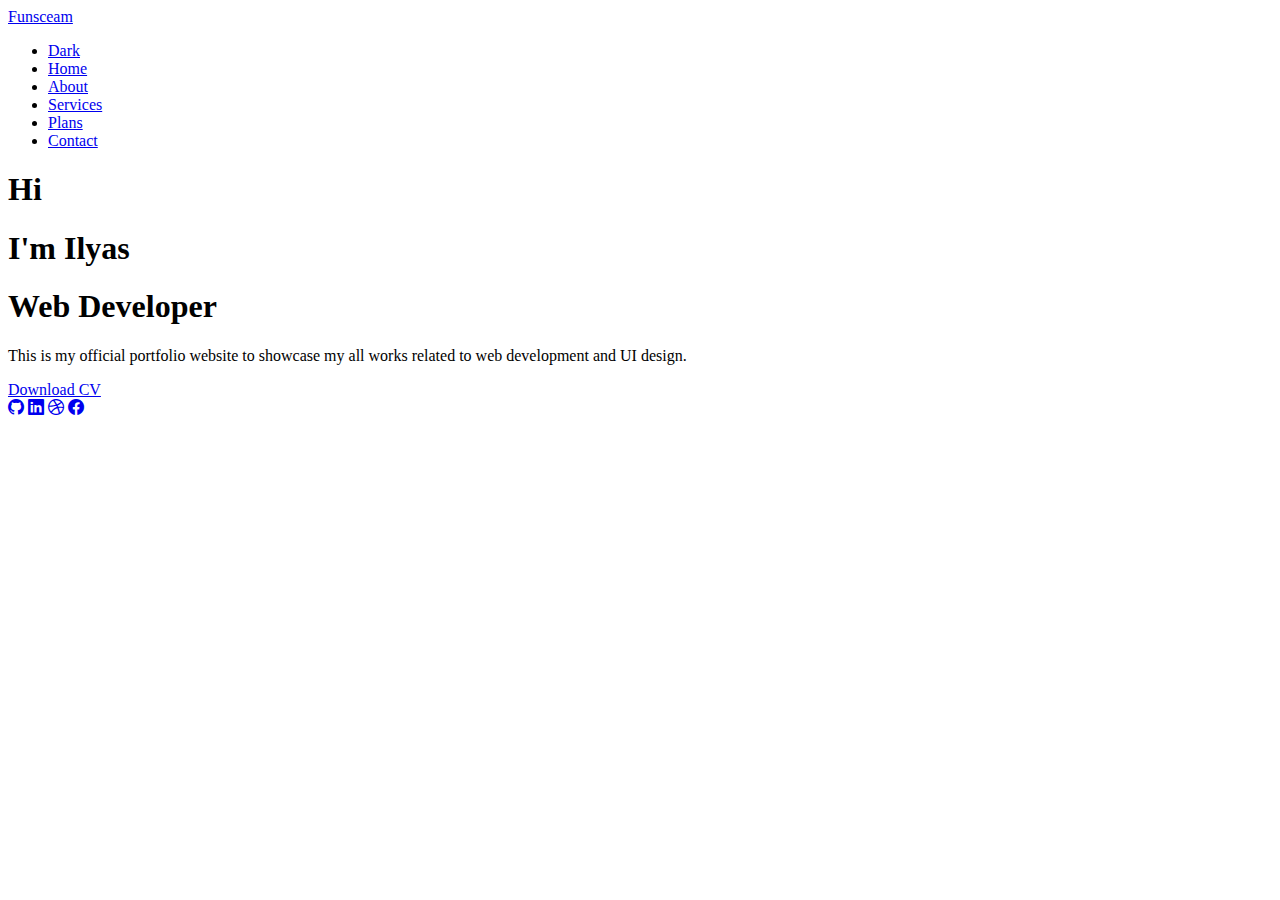
==== index.html @ 6770e397 "Update and rename portofolio/index.html to index.html" ====
<!DOCTYPE html>
<html lang="en">
<head>
    <meta charset="UTF-8">
    <meta name="viewport" content="width=device-width, initial-scale=1.0">
    <title>Document</title>
    <link rel="stylesheet" href="css/style.css">
    <link rel="stylesheet" href="https://cdn.jsdelivr.net/npm/bootstrap-icons@1.11.3/font/bootstrap-icons.min.css">
</head>
<body>
    <div class="container">
        <header>
            <a href="#" class="logo highlight">Funsceam</a>
            <ul>
                <li><a onclick="ChangeColor(this)" href="#">Dark</a></li>
                <li><a href="#">Home</a></li>
                <li><a href="#">About</a></li>
                <li><a href="#">Services</a></li>
                <li><a class="text-white" href="#">Plans</a></li>
                <li><a class="text-white" href="#">Contact</a></li>
            </ul>
        </header>
        <main class="page-content">
            <div class="page-left">
                <h1 class="heading">Hi</h1>
                <h1 class="heading">I'm <span class="highlight">Ilyas</span></h1>
                <h1 class="heading">Web Developer</h1>
                <p class="about">This is my official portfolio website to showcase my all works related to web development and UI design.</p>
                <a href="#" class="download-button">Download CV</a>
                <div class="social-links">
                    <a href="#" class="bi bi-github" ></a>
                    <a href="#" class="bi bi-linkedin" ></a>
                    <a href="#" class="bi bi-dribbble" ></a>
                    <a href="#" class="bi bi-facebook" ></a>
                </div>
            </div>
            <div class="page-right">
                <img src="image/object.png" alt="" class="object">
            </div>
        </main>
    </div>

    <script src="js/index.js"></script>
</body>
</html>
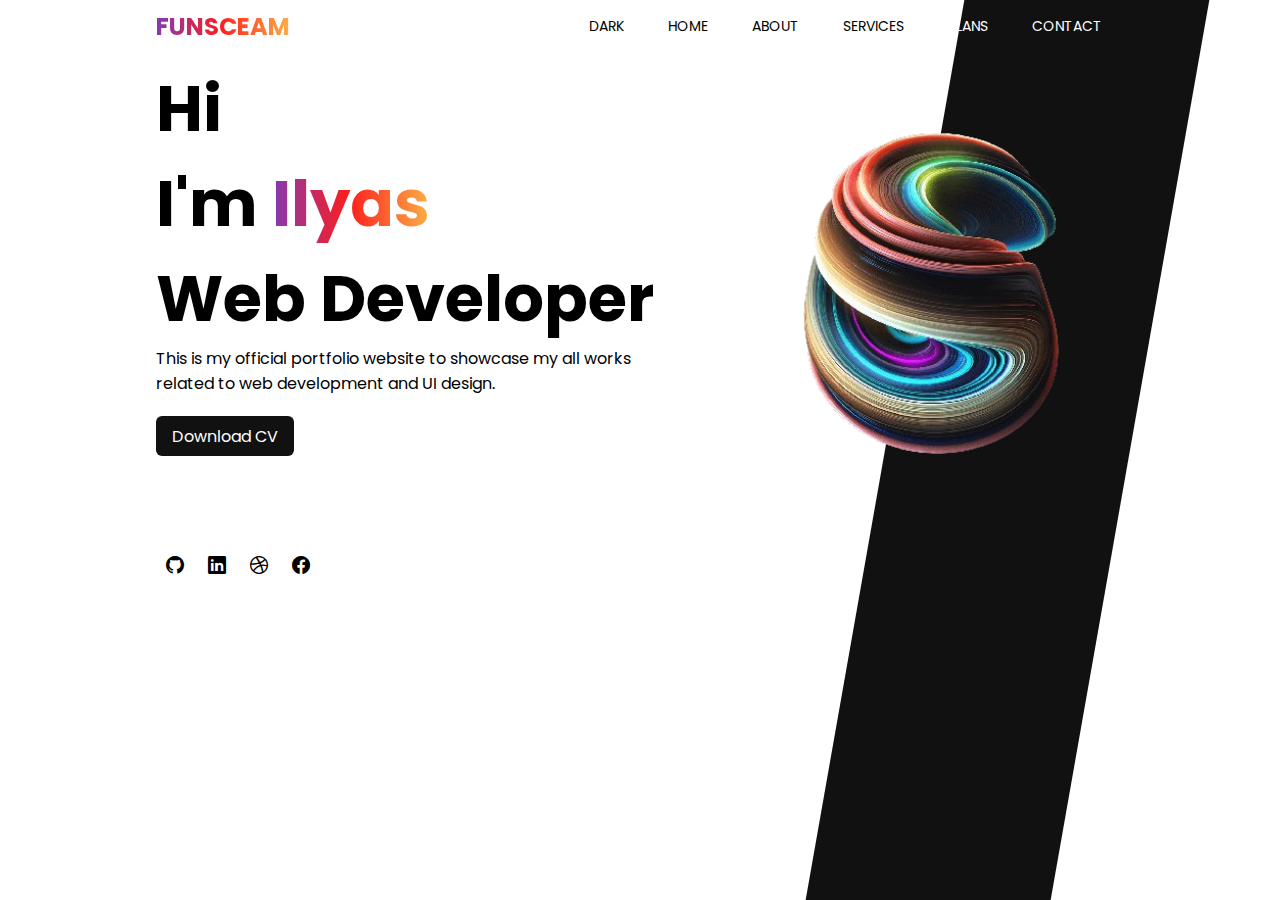
==== commit 5c6e954f: "second push" ====
--- a/index.html
+++ b/index.html
@@ -4,7 +4,7 @@
     <meta charset="UTF-8">
     <meta name="viewport" content="width=device-width, initial-scale=1.0">
     <title>Document</title>
-    <link rel="stylesheet" href="css/style.css">
+    <link rel="stylesheet" href="style.css">
     <link rel="stylesheet" href="https://cdn.jsdelivr.net/npm/bootstrap-icons@1.11.3/font/bootstrap-icons.min.css">
 </head>
 <body>
@@ -35,11 +35,11 @@
                 </div>
             </div>
             <div class="page-right">
-                <img src="image/object.png" alt="" class="object">
+                <img src="object.png" alt="" class="object">
             </div>
         </main>
     </div>
 
-    <script src="js/index.js"></script>
+    <script src="index.js"></script>
 </body>
 </html>
--- a/style.css
+++ b/style.css
@@ -0,0 +1,220 @@
+/* Poppins Font Family  */
+@import url('https://fonts.googleapis.com/css2?family=Poppins&display=swap');
+
+* {
+    margin: 0;
+    padding: 0;
+    transition: .3s;
+    font-family: 'Poppins', sans-serif;
+    color: #000;
+    text-decoration: none;
+    box-sizing: border-box;
+}
+
+:root {
+    --linear-color: linear-gradient(90deg, 
+    rgba(131, 58, 180, 1) 0%,
+    rgba(253, 29, 29, 1) 48%,
+    rgba(252, 176, 69, 1) 100%);
+}
+
+.highlight {
+    color: transparent;
+    background: var(--linear-color);
+    background-clip: text;
+}
+
+.container {
+    max-width: 980px;
+    margin: auto;
+    position: relative;
+    min-height: 100vh;
+}
+
+header {
+    display: flex;
+    justify-content: space-between;
+    align-items: center;
+    padding: 8px 6px;
+    z-index: 9;
+}
+
+header .logo {
+    font-size: 1.5rem;
+    text-decoration: none;
+    font-weight: bolder;
+    text-transform: uppercase;
+}
+
+header ul {
+    display: flex;
+    align-items: center;
+    list-style: none;
+}
+
+header ul a {
+    display: block;
+    padding: 8px 12px;
+    margin: 0 10px;
+    text-transform: uppercase;
+    font-size: 14px;
+}
+
+header ul a.text-white {
+    color: #fff;
+}
+
+header ul a:hover {
+    color: transparent;
+    background: rgba(131, 58, 180, 1);
+    background: var(--linear-color);
+    background-clip: text;
+}
+
+.page-content {
+    padding: 8px 6px;
+    position: relative;
+    display: flex;
+    justify-content: space-between;
+    gap: 4rem;
+    align-items: center;
+}
+
+.page-content .heading {
+    font-size: 4rem;
+    font-weight: bolder;
+}
+
+.page-content .page-right {
+    position: relative;
+    width: 600px;
+    height: 400px;
+}
+
+.page-content .page-right .object {
+    position: absolute;
+    left: 0;
+    top: -50px;
+    width: 100%;
+    height: 100%;
+    object-fit: cover;
+}
+
+.page-content .download-button {
+    display: block;
+    height: 40px;
+    width: fit-content;
+    padding: 0 16px;
+    background: #111;
+    margin-top: 20px;
+    color: #fff;
+    display: flex;
+    justify-content: center;
+    align-items: center;
+    border-radius: 6px;
+    position: relative;
+    overflow: hidden;
+    z-index: 1;
+}
+
+.page-content .download-button::before {
+    content: '';
+    position: absolute;
+    left: 50%;
+    top: 50%;
+    transform: translate(-50%, -50%);
+    width: 0%;
+    height: 0%;
+    background: var(--linear-color);
+    z-index: -1;
+    transition: .3s;
+}
+
+.page-content .download-button:hover::before { 
+    width: 100%;
+    height: 100%;
+}
+
+.page-content .social-links {
+    margin-top: 6rem;
+}
+
+.page-content .social-links a {
+    margin: 10px;
+    font-size: 18px;
+}
+
+.page-content .social-links a:hover {
+    color: transparent;
+    background:  rgba(131, 58, 180, 1);
+    background: var(--linear-color);
+    background-clip: text;
+}
+
+body {
+    overflow: hidden;
+}
+
+.container::before {
+    content: '';
+    position: absolute;
+    right: 0;
+    top: 0;
+    width: 25%;
+    height: 100%;
+    background: #111;
+    transform: skew(-10deg);
+    z-index: -1;
+    transition: 1s;
+}
+
+body::before {
+    content: '';
+    position: absolute;
+    right: 0;
+    top: 0;
+    width: 0%;
+    height: 100%;
+    background: #111;
+    z-index: -1;
+    transition: 1s;
+}
+
+body.dark .container::before {
+    width: 100%;
+    transform: skew(0deg);
+}
+
+body.dark::before {
+    width: 100%;
+}
+
+body.dark ul a {
+    /* transition-delay: 1.2s; */
+    color: #fff;
+}
+
+body.dark ul a:hover {
+    color: transparent;
+    background: rgba(131, 58, 180, 1);
+    background: var(--linear-color);
+    background-clip: text;
+}
+
+body.dark .heading {
+    transition-delay: 1.2s;
+    color: #fff;
+}
+
+body.dark .about {
+    transition-delay: 1.2s;
+    color: #999;
+}
+
+body.dark .download-button {
+    background: #333;
+}
+
+body.dark .social-links a {
+    color: #fff;
+}
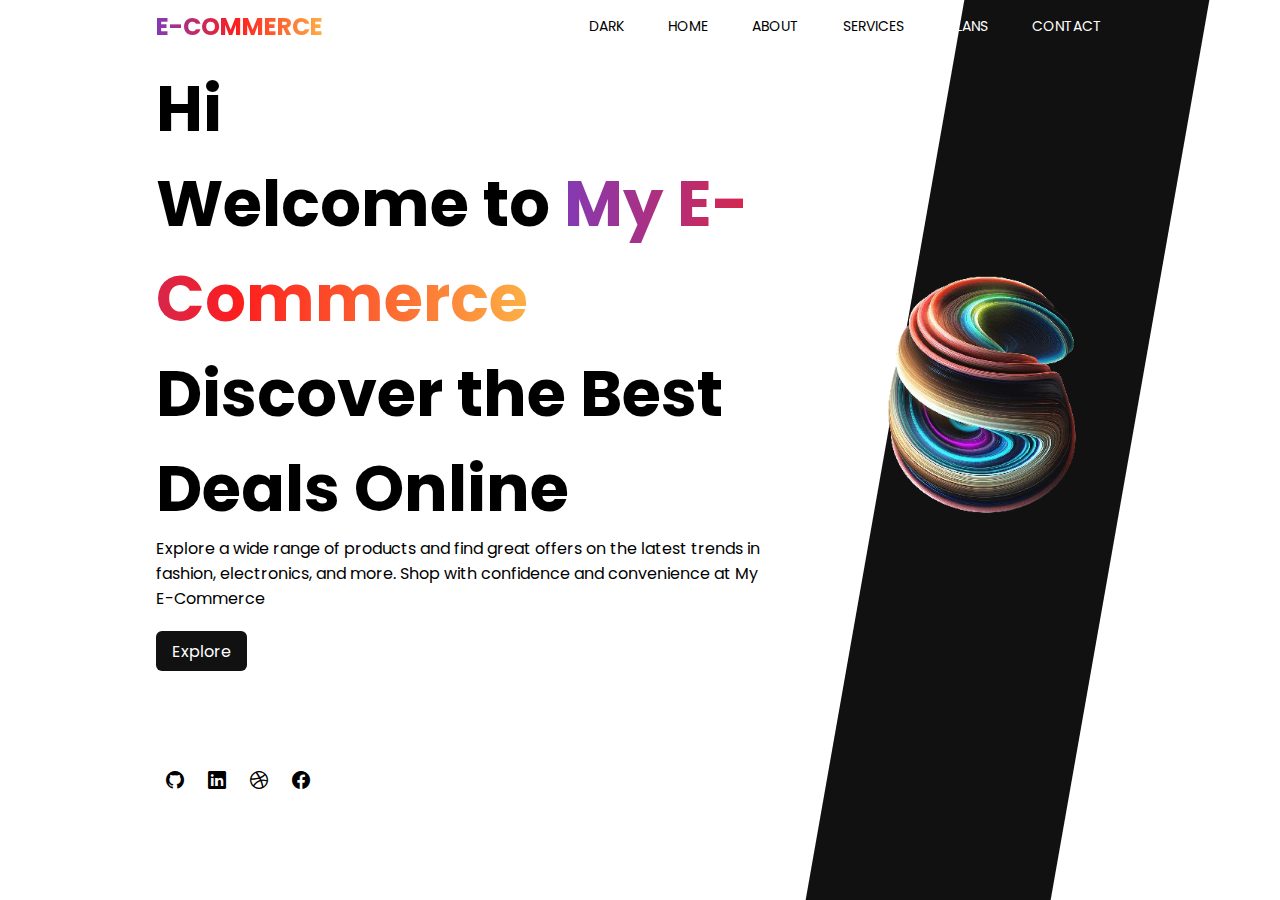
==== commit 729f9f53: "Update index.html" ====
--- a/index.html
+++ b/index.html
@@ -10,7 +10,7 @@
 <body>
     <div class="container">
         <header>
-            <a href="#" class="logo highlight">Funsceam</a>
+            <a href="#" class="logo highlight">E-commerce</a>
             <ul>
                 <li><a onclick="ChangeColor(this)" href="#">Dark</a></li>
                 <li><a href="#">Home</a></li>
@@ -23,10 +23,10 @@
         <main class="page-content">
             <div class="page-left">
                 <h1 class="heading">Hi</h1>
-                <h1 class="heading">I'm <span class="highlight">Ilyas</span></h1>
-                <h1 class="heading">Web Developer</h1>
-                <p class="about">This is my official portfolio website to showcase my all works related to web development and UI design.</p>
-                <a href="#" class="download-button">Download CV</a>
+                <h1 class="heading">Welcome to <span class="highlight">My E-Commerce</span></h1>
+                <h1 class="heading">Discover the Best Deals Online</h1>
+                <p class="about">Explore a wide range of products and find great offers on the latest trends in fashion, electronics, and more. Shop with confidence and convenience at My E-Commerce</p>
+                <a href="#" class="download-button">Explore</a>
                 <div class="social-links">
                     <a href="#" class="bi bi-github" ></a>
                     <a href="#" class="bi bi-linkedin" ></a>
